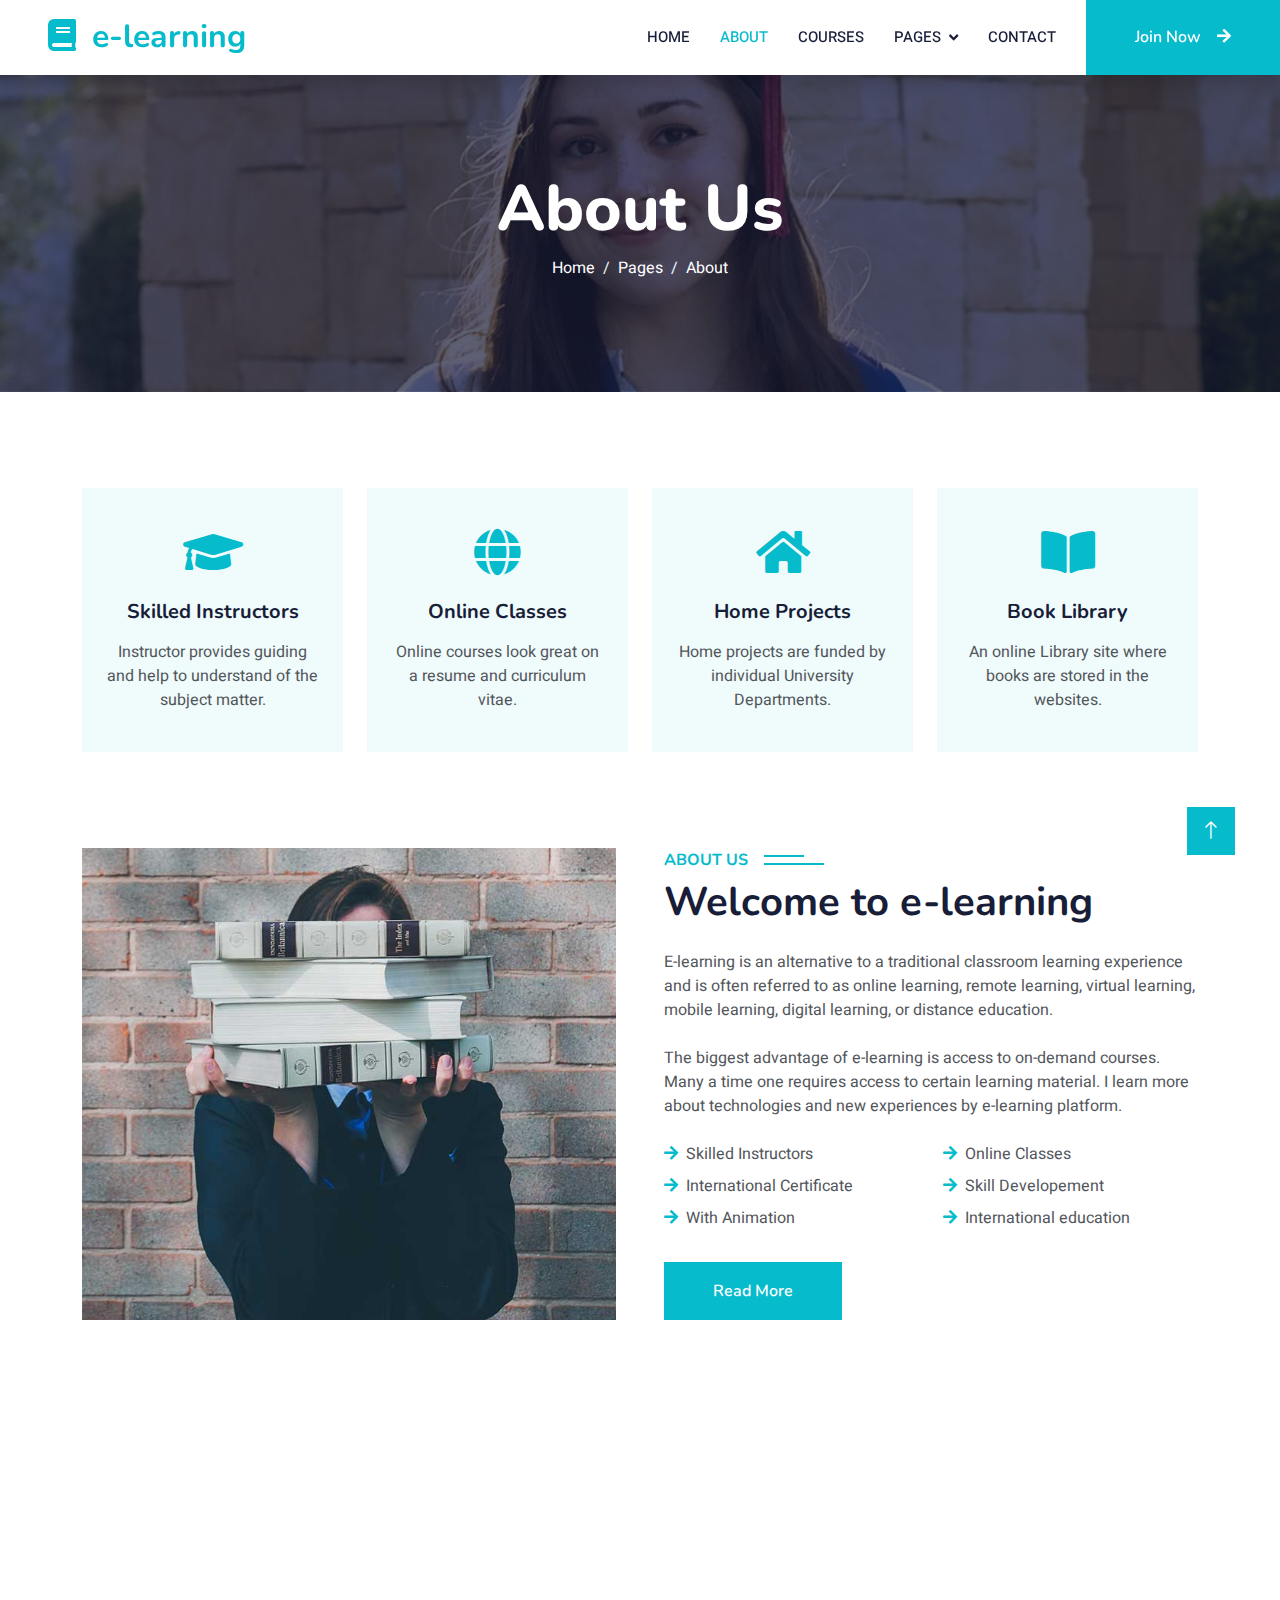
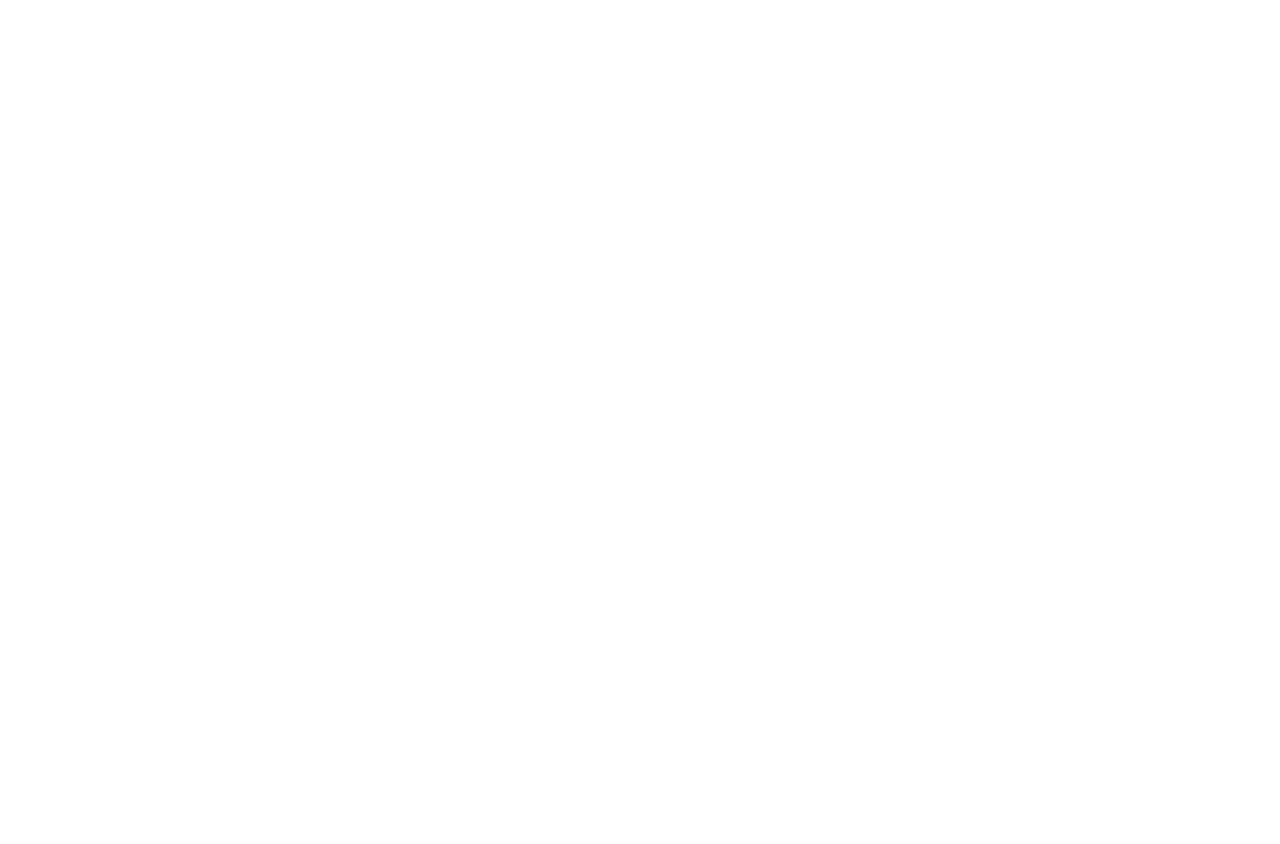
==== elearning-html/about.html @ fc0e4361 "added the e-learning html code to github" ====
<!DOCTYPE html>
<html lang="en">

<head>
    <meta charset="utf-8">
    <title>A1-AI University</title>
    <meta content="width=device-width, initial-scale=1.0" name="viewport">
    <meta content="" name="keywords">
    <meta content="" name="description">

    <!-- Favicon -->
    <link href="img/favicon.ico" rel="icon">

    <!-- Google Web Fonts -->
    <link rel="preconnect" href="https://fonts.googleapis.com">
    <link rel="preconnect" href="https://fonts.gstatic.com" crossorigin>
    <link href="https://fonts.googleapis.com/css2?family=Heebo:wght@400;500;600&family=Nunito:wght@600;700;800&display=swap" rel="stylesheet">

    <!-- Icon Font Stylesheet -->
    <link href="https://cdnjs.cloudflare.com/ajax/libs/font-awesome/5.10.0/css/all.min.css" rel="stylesheet">
    <link href="https://cdn.jsdelivr.net/npm/bootstrap-icons@1.4.1/font/bootstrap-icons.css" rel="stylesheet">

    <!-- Libraries Stylesheet -->
    <link href="lib/animate/animate.min.css" rel="stylesheet">
    <link href="lib/owlcarousel/assets/owl.carousel.min.css" rel="stylesheet">

    <!-- Customized Bootstrap Stylesheet -->
    <link href="css/bootstrap.min.css" rel="stylesheet">

    <!-- Template Stylesheet -->
    <link href="css/style.css" rel="stylesheet">
</head>

<body>
    <!-- Spinner Start -->
    <div id="spinner" class="show bg-white position-fixed translate-middle w-100 vh-100 top-50 start-50 d-flex align-items-center justify-content-center">
        <div class="spinner-border text-primary" style="width: 3rem; height: 3rem;" role="status">
            <span class="sr-only">Loading...</span>
        </div>
    </div>
    <!-- Spinner End -->


    <!-- Navbar Start -->
    <nav class="navbar navbar-expand-lg bg-white navbar-light shadow sticky-top p-0">
        <a href="index.html" class="navbar-brand d-flex align-items-center px-4 px-lg-5">
            <h2 class="m-0 text-primary"><i class="fa fa-book me-3"></i>e-learning</h2>
        </a>
        <button type="button" class="navbar-toggler me-4" data-bs-toggle="collapse" data-bs-target="#navbarCollapse">
            <span class="navbar-toggler-icon"></span>
        </button>
        <div class="collapse navbar-collapse" id="navbarCollapse">
            <div class="navbar-nav ms-auto p-4 p-lg-0">
                <a href="index.html" class="nav-item nav-link">Home</a>
                <a href="about.html" class="nav-item nav-link active">About</a>
                <a href="courses.html" class="nav-item nav-link">Courses</a>
                <div class="nav-item dropdown">
                    <a href="#" class="nav-link dropdown-toggle" data-bs-toggle="dropdown">Pages</a>
                    <div class="dropdown-menu fade-down m-0">
                        <a href="team.html" class="dropdown-item">Our Team</a>
                    </div>
                </div>
                <a href="contact.html" class="nav-item nav-link">Contact</a>
            </div>
            <a href="" class="btn btn-primary py-4 px-lg-5 d-none d-lg-block">Join Now<i class="fa fa-arrow-right ms-3"></i></a>
        </div>
    </nav>
    <!-- Navbar End -->


    <!-- Header Start -->
    <div class="container-fluid bg-primary py-5 mb-5 page-header">
        <div class="container py-5">
            <div class="row justify-content-center">
                <div class="col-lg-10 text-center">
                    <h1 class="display-3 text-white animated slideInDown">About Us</h1>
                    <nav aria-label="breadcrumb">
                        <ol class="breadcrumb justify-content-center">
                            <li class="breadcrumb-item"><a class="text-white" href="#">Home</a></li>
                            <li class="breadcrumb-item"><a class="text-white" href="#">Pages</a></li>
                            <li class="breadcrumb-item text-white active" aria-current="page">About</li>
                        </ol>
                    </nav>
                </div>
            </div>
        </div>
    </div>
    <!-- Header End -->


    <!-- Service Start -->
    <div class="container-xxl py-5">
        <div class="container">
            <div class="row g-4">
                <div class="col-lg-3 col-sm-6 wow fadeInUp" data-wow-delay="0.1s">
                    <div class="service-item text-center pt-3">
                        <div class="p-4">
                            <i class="fa fa-3x fa-graduation-cap text-primary mb-4"></i>
                            <h5 class="mb-3">Skilled Instructors</h5>
                            <p>Instructor provides guiding and help to understand of the subject matter.</p>
                        </div>
                    </div>
                </div>
                <div class="col-lg-3 col-sm-6 wow fadeInUp" data-wow-delay="0.3s">
                    <div class="service-item text-center pt-3">
                        <div class="p-4">
                            <i class="fa fa-3x fa-globe text-primary mb-4"></i>
                            <h5 class="mb-3">Online Classes</h5>
                            <p>Online courses look great on a resume and curriculum vitae.</p>
                        </div>
                    </div>
                </div>
                <div class="col-lg-3 col-sm-6 wow fadeInUp" data-wow-delay="0.5s">
                    <div class="service-item text-center pt-3">
                        <div class="p-4">
                            <i class="fa fa-3x fa-home text-primary mb-4"></i>
                            <h5 class="mb-3">Home Projects</h5>
                            <p>Home projects are funded by individual University Departments.</p>
                        </div>
                    </div>
                </div>
                <div class="col-lg-3 col-sm-6 wow fadeInUp" data-wow-delay="0.7s">
                    <div class="service-item text-center pt-3">
                        <div class="p-4">
                            <i class="fa fa-3x fa-book-open text-primary mb-4"></i>
                            <h5 class="mb-3">Book Library</h5>
                            <p>An online Library site where books are stored in the websites.</p>
                        </div>
                    </div>
                </div>
            </div>
        </div>
    </div>
    <!-- Service End -->


    <!-- About Start -->
    <div class="container-xxl py-5">
        <div class="container">
            <div class="row g-5">
                <div class="col-lg-6 wow fadeInUp" data-wow-delay="0.1s" style="min-height: 400px;">
                    <div class="position-relative h-100">
                        <img class="img-fluid position-absolute w-100 h-100" src="img/about.jpg" alt="" style="object-fit: cover;">
                    </div>
                </div>
                <div class="col-lg-6 wow fadeInUp" data-wow-delay="0.3s">
                    <h6 class="section-title bg-white text-start text-primary pe-3">About Us</h6>
                    <h1 class="mb-4">Welcome to e-learning</h1>
                    <p class="mb-4">E-learning is an alternative to a traditional classroom learning experience and is often referred to as online learning, remote learning, virtual learning, mobile learning, digital learning, or distance education.</p>
                    <p class="mb-4">The biggest advantage of e-learning is access to on-demand courses. Many a time one requires access to certain learning material. I learn more about technologies and new experiences by e-learning platform.</p>
                    <div class="row gy-2 gx-4 mb-4">
                        <div class="col-sm-6">
                            <p class="mb-0"><i class="fa fa-arrow-right text-primary me-2"></i>Skilled Instructors</p>
                        </div>
                        <div class="col-sm-6">
                            <p class="mb-0"><i class="fa fa-arrow-right text-primary me-2"></i>Online Classes</p>
                        </div>
                        <div class="col-sm-6">
                            <p class="mb-0"><i class="fa fa-arrow-right text-primary me-2"></i>International Certificate</p>
                        </div>
                        <div class="col-sm-6">
                            <p class="mb-0"><i class="fa fa-arrow-right text-primary me-2"></i>Skill Developement</p>
                        </div>
                        <div class="col-sm-6">
                            <p class="mb-0"><i class="fa fa-arrow-right text-primary me-2"></i>With Animation</p>
                        </div>
                        <div class="col-sm-6">
                            <p class="mb-0"><i class="fa fa-arrow-right text-primary me-2"></i>International education</p>
                        </div>
                    </div>
                    <a class="btn btn-primary py-3 px-5 mt-2" href="">Read More</a>
                </div>
            </div>
        </div>
    </div>
    <!-- About End -->


    <!-- Team Start -->
    <div class="container-xxl py-5">
        <div class="container">
            <div class="text-center wow fadeInUp" data-wow-delay="0.1s">
                <h6 class="section-title bg-white text-center text-primary px-3">Instructors</h6>
                <h1 class="mb-5">Expert Instructors</h1>
            </div>
            <div class="row g-4">
                <div class="col-lg-3 col-md-6 wow fadeInUp" data-wow-delay="0.1s">
                    <div class="team-item bg-light">
                        <div class="overflow-hidden">
                            <img class="img-fluid" src="img/team-1.png" alt="">
                        </div>
                        <div class="position-relative d-flex justify-content-center" style="margin-top: -23px;">
                            <div class="bg-light d-flex justify-content-center pt-2 px-1">
                                <a class="btn btn-sm-square btn-primary mx-1" href=""><i class="fab fa-facebook-f"></i></a>
                                <a class="btn btn-sm-square btn-primary mx-1" href=""><i class="fab fa-twitter"></i></a>
                                <a class="btn btn-sm-square btn-primary mx-1" href=""><i class="fab fa-instagram"></i></a>
                            </div>
                        </div>
                        <div class="text-center p-4">
                            <h5 class="mb-0">Instructor Name</h5>
                            <small>Kailash Choudhary</small>
                        </div>
                    </div>
                </div>
                <div class="col-lg-3 col-md-6 wow fadeInUp" data-wow-delay="0.3s">
                    <div class="team-item bg-light">
                        <div class="overflow-hidden">
                            <img class="img-fluid" src="img/team-2.jpg" alt="">
                        </div>
                        <div class="position-relative d-flex justify-content-center" style="margin-top: -23px;">
                            <div class="bg-light d-flex justify-content-center pt-2 px-1">
                                <a class="btn btn-sm-square btn-primary mx-1" href=""><i class="fab fa-facebook-f"></i></a>
                                <a class="btn btn-sm-square btn-primary mx-1" href=""><i class="fab fa-twitter"></i></a>
                                <a class="btn btn-sm-square btn-primary mx-1" href=""><i class="fab fa-instagram"></i></a>
                            </div>
                        </div>
                        <div class="text-center p-4">
                            <h5 class="mb-0">Instructor Name</h5>
                            <small>Elizabeth Allen</small>
                        </div>
                    </div>
                </div>
                <div class="col-lg-3 col-md-6 wow fadeInUp" data-wow-delay="0.5s">
                    <div class="team-item bg-light">
                        <div class="overflow-hidden">
                            <img class="img-fluid" src="img/team-3.jpg" alt="">
                        </div>
                        <div class="position-relative d-flex justify-content-center" style="margin-top: -23px;">
                            <div class="bg-light d-flex justify-content-center pt-2 px-1">
                                <a class="btn btn-sm-square btn-primary mx-1" href=""><i class="fab fa-facebook-f"></i></a>
                                <a class="btn btn-sm-square btn-primary mx-1" href=""><i class="fab fa-twitter"></i></a>
                                <a class="btn btn-sm-square btn-primary mx-1" href=""><i class="fab fa-instagram"></i></a>
                            </div>
                        </div>
                        <div class="text-center p-4">
                            <h5 class="mb-0">Instructor Name</h5>
                            <small>Joan Clark</small>
                        </div>
                    </div>
                </div>
                <div class="col-lg-3 col-md-6 wow fadeInUp" data-wow-delay="0.7s">
                    <div class="team-item bg-light">
                        <div class="overflow-hidden">
                            <img class="img-fluid" src="img/team-4.jpg" alt="">
                        </div>
                        <div class="position-relative d-flex justify-content-center" style="margin-top: -23px;">
                            <div class="bg-light d-flex justify-content-center pt-2 px-1">
                                <a class="btn btn-sm-square btn-primary mx-1" href=""><i class="fab fa-facebook-f"></i></a>
                                <a class="btn btn-sm-square btn-primary mx-1" href=""><i class="fab fa-twitter"></i></a>
                                <a class="btn btn-sm-square btn-primary mx-1" href=""><i class="fab fa-instagram"></i></a>
                            </div>
                        </div>
                        <div class="text-center p-4">
                            <h5 class="mb-0">Instructor Name</h5>
                            <small>Edith Clark</small>
                        </div>
                    </div>
                </div>
            </div>
        </div>
    </div>
    <!-- Team End -->
        

    <!-- Footer Start -->
    <div class="container-fluid bg-dark text-light footer pt-5 mt-5 wow fadeIn" data-wow-delay="0.1s">
        <div class="container py-5">
            <div class="row g-5">
                <div class="col-lg-3 col-md-6">
                    <h4 class="text-white mb-3">Quick Link</h4>
                    <a class="btn btn-link" href="">About Us</a>
                    <a class="btn btn-link" href="">Contact Us</a>
                    <a class="btn btn-link" href="">Privacy Policy</a>
                    <a class="btn btn-link" href="">Terms & Condition</a>
                    <a class="btn btn-link" href="">FAQs & Help</a>
                </div>
                <div class="col-lg-3 col-md-6">
                    <h4 class="text-white mb-3">Contact</h4>
                    <p class="mb-2"><i class="fa fa-map-marker-alt me-3"></i>835215, BIT Mesra, Ranchi</p>
                    <p class="mb-2"><i class="fa fa-phone-alt me-3"></i>+91 7856937200</p>
                    <p class="mb-2"><i class="fa fa-envelope me-3"></i>akraj10082005@gmail.com</p>
                    <div class="d-flex pt-2">
                        <a class="btn btn-outline-light btn-social" href=""><i class="fab fa-twitter"></i></a>
                        <a class="btn btn-outline-light btn-social" href=""><i class="fab fa-facebook-f"></i></a>
                        <a class="btn btn-outline-light btn-social" href=""><i class="fab fa-youtube"></i></a>
                        <a class="btn btn-outline-light btn-social" href=""><i class="fab fa-linkedin-in"></i></a>
                    </div>
                </div>
                <div class="col-lg-3 col-md-6">
                    <h4 class="text-white mb-3">Gallery</h4>
                    <div class="row g-2 pt-2">
                        <div class="col-4">
                            <img class="img-fluid bg-light p-1" src="img/course-1.jpg" alt="">
                        </div>
                        <div class="col-4">
                            <img class="img-fluid bg-light p-1" src="img/course-2.jpg" alt="">
                        </div>
                        <div class="col-4">
                            <img class="img-fluid bg-light p-1" src="img/course-3.jpg" alt="">
                        </div>
                        <div class="col-4">
                            <img class="img-fluid bg-light p-1" src="img/course-2.jpg" alt="">
                        </div>
                        <div class="col-4">
                            <img class="img-fluid bg-light p-1" src="img/course-3.jpg" alt="">
                        </div>
                        <div class="col-4">
                            <img class="img-fluid bg-light p-1" src="img/course-1.jpg" alt="">
                        </div>
                    </div>
                </div>
                <div class="col-lg-3 col-md-6">
                    <h4 class="text-white mb-3">Newsletter</h4>
                    <p>Prepare Computer students for their future competition.</p>
                    <div class="position-relative mx-auto" style="max-width: 400px;">
                        <input class="form-control border-0 w-100 py-3 ps-4 pe-5" type="text" placeholder="Your email">
                        <button type="button" class="btn btn-primary py-2 position-absolute top-0 end-0 mt-2 me-2">SignUp</button>
                    </div>
                </div>
            </div>
        </div>
        <div class="container">
            <div class="copyright">
                <div class="row">
                    <div class="col-md-6 text-center text-md-start mb-3 mb-md-0">
                        &copy; <a class="border-bottom" href="#">www.elearning.com</a>, All Right Reserved.
                        Designed By:- <a class="border-bottom" href="https://htmlcodex.com">Aman Kumar & Abhishek Kumar</a>
                    </div>
                    <div class="col-md-6 text-center text-md-end">
                        <div class="footer-menu">
                            <a href="">Home</a>
                            <a href="">Cookies</a>
                            <a href="">Help</a>
                            <a href="">FQAs</a>
                        </div>
                    </div>
                </div>
            </div>
        </div>
    </div>
    <!-- Footer End -->


    <!-- Back to Top -->
    <a href="#" class="btn btn-lg btn-primary btn-lg-square back-to-top"><i class="bi bi-arrow-up"></i></a>


    <!-- JavaScript Libraries -->
    <script src="https://code.jquery.com/jquery-3.4.1.min.js"></script>
    <script src="https://cdn.jsdelivr.net/npm/bootstrap@5.0.0/dist/js/bootstrap.bundle.min.js"></script>
    <script src="lib/wow/wow.min.js"></script>
    <script src="lib/easing/easing.min.js"></script>
    <script src="lib/waypoints/waypoints.min.js"></script>
    <script src="lib/owlcarousel/owl.carousel.min.js"></script>

    <!-- Template Javascript -->
    <script src="js/main.js"></script>
</body>

</html>
---- elearning-html/css/style.css ----
/********** Template CSS **********/
:root {
    --primary: #06BBCC;
    --light: #F0FBFC;
    --dark: #181d38;
}

.fw-medium {
    font-weight: 600 !important;
}

.fw-semi-bold {
    font-weight: 700 !important;
}

.back-to-top {
    position: fixed;
    display: none;
    right: 45px;
    bottom: 45px;
    z-index: 99;
}


/*** Spinner ***/
#spinner {
    opacity: 0;
    visibility: hidden;
    transition: opacity .5s ease-out, visibility 0s linear .5s;
    z-index: 99999;
}

#spinner.show {
    transition: opacity .5s ease-out, visibility 0s linear 0s;
    visibility: visible;
    opacity: 1;
}


/*** Button ***/
.btn {
    font-family: 'Nunito', sans-serif;
    font-weight: 600;
    transition: .5s;
}

.btn.btn-primary,
.btn.btn-secondary {
    color: #FFFFFF;
}

.btn-square {
    width: 38px;
    height: 38px;
}

.btn-sm-square {
    width: 32px;
    height: 32px;
}

.btn-lg-square {
    width: 48px;
    height: 48px;
}

.btn-square,
.btn-sm-square,
.btn-lg-square {
    padding: 0;
    display: flex;
    align-items: center;
    justify-content: center;
    font-weight: normal;
    border-radius: 0px;
}


/*** Navbar ***/
.navbar .dropdown-toggle::after {
    border: none;
    content: "\f107";
    font-family: "Font Awesome 5 Free";
    font-weight: 900;
    vertical-align: middle;
    margin-left: 8px;
}

.navbar-light .navbar-nav .nav-link {
    margin-right: 30px;
    padding: 25px 0;
    color: #FFFFFF;
    font-size: 15px;
    text-transform: uppercase;
    outline: none;
}

.navbar-light .navbar-nav .nav-link:hover,
.navbar-light .navbar-nav .nav-link.active {
    color: var(--primary);
}

@media (max-width: 991.98px) {
    .navbar-light .navbar-nav .nav-link  {
        margin-right: 0;
        padding: 10px 0;
    }

    .navbar-light .navbar-nav {
        border-top: 1px solid #EEEEEE;
    }
}

.navbar-light .navbar-brand,
.navbar-light a.btn {
    height: 75px;
}

.navbar-light .navbar-nav .nav-link {
    color: var(--dark);
    font-weight: 500;
}

.navbar-light.sticky-top {
    top: -100px;
    transition: .5s;
}

@media (min-width: 992px) {
    .navbar .nav-item .dropdown-menu {
        display: block;
        margin-top: 0;
        opacity: 0;
        visibility: hidden;
        transition: .5s;
    }

    .navbar .dropdown-menu.fade-down {
        top: 100%;
        transform: rotateX(-75deg);
        transform-origin: 0% 0%;
    }

    .navbar .nav-item:hover .dropdown-menu {
        top: 100%;
        transform: rotateX(0deg);
        visibility: visible;
        transition: .5s;
        opacity: 1;
    }
}


/*** Header carousel ***/
@media (max-width: 768px) {
    .header-carousel .owl-carousel-item {
        position: relative;
        min-height: 500px;
    }
    
    .header-carousel .owl-carousel-item img {
        position: absolute;
        width: 100%;
        height: 100%;
        object-fit: cover;
    }
}

.header-carousel .owl-nav {
    position: absolute;
    top: 50%;
    right: 8%;
    transform: translateY(-50%);
    display: flex;
    flex-direction: column;
}

.header-carousel .owl-nav .owl-prev,
.header-carousel .owl-nav .owl-next {
    margin: 7px 0;
    width: 45px;
    height: 45px;
    display: flex;
    align-items: center;
    justify-content: center;
    color: #FFFFFF;
    background: transparent;
    border: 1px solid #FFFFFF;
    font-size: 22px;
    transition: .5s;
}

.header-carousel .owl-nav .owl-prev:hover,
.header-carousel .owl-nav .owl-next:hover {
    background: var(--primary);
    border-color: var(--primary);
}

.page-header {
    background: linear-gradient(rgba(24, 29, 56, .7), rgba(24, 29, 56, .7)), url(../img/carousel-2.jpg);
    background-position: center center;
    background-repeat: no-repeat;
    background-size: cover;
}

.page-header-inner {
    background: rgba(15, 23, 43, .7);
}

.breadcrumb-item + .breadcrumb-item::before {
    color: var(--light);
}


/*** Section Title ***/
.section-title {
    position: relative;
    display: inline-block;
    text-transform: uppercase;
}

.section-title::before {
    position: absolute;
    content: "";
    width: calc(100% + 80px);
    height: 2px;
    top: 4px;
    left: -40px;
    background: var(--primary);
    z-index: -1;
}

.section-title::after {
    position: absolute;
    content: "";
    width: calc(100% + 120px);
    height: 2px;
    bottom: 5px;
    left: -60px;
    background: var(--primary);
    z-index: -1;
}

.section-title.text-start::before {
    width: calc(100% + 40px);
    left: 0;
}

.section-title.text-start::after {
    width: calc(100% + 60px);
    left: 0;
}


/*** Service ***/
.service-item {
    background: var(--light);
    transition: .5s;
}

.service-item:hover {
    margin-top: -10px;
    background: var(--primary);
}

.service-item * {
    transition: .5s;
}

.service-item:hover * {
    color: var(--light) !important;
}


/*** Categories & Courses ***/
.category img,
.course-item img {
    transition: .5s;
}

.category a:hover img,
.course-item:hover img {
    transform: scale(1.1);
}


/*** Team ***/
.team-item img {
    transition: .5s;
}

.team-item:hover img {
    transform: scale(1.1);
}


/*** Testimonial ***/
.testimonial-carousel::before {
    position: absolute;
    content: "";
    top: 0;
    left: 0;
    height: 100%;
    width: 0;
    background: linear-gradient(to right, rgba(255, 255, 255, 1) 0%, rgba(255, 255, 255, 0) 100%);
    z-index: 1;
}

.testimonial-carousel::after {
    position: absolute;
    content: "";
    top: 0;
    right: 0;
    height: 100%;
    width: 0;
    background: linear-gradient(to left, rgba(255, 255, 255, 1) 0%, rgba(255, 255, 255, 0) 100%);
    z-index: 1;
}

@media (min-width: 768px) {
    .testimonial-carousel::before,
    .testimonial-carousel::after {
        width: 200px;
    }
}

@media (min-width: 992px) {
    .testimonial-carousel::before,
    .testimonial-carousel::after {
        width: 300px;
    }
}

.testimonial-carousel .owl-item .testimonial-text,
.testimonial-carousel .owl-item.center .testimonial-text * {
    transition: .5s;
}

.testimonial-carousel .owl-item.center .testimonial-text {
    background: var(--primary) !important;
}

.testimonial-carousel .owl-item.center .testimonial-text * {
    color: #FFFFFF !important;
}

.testimonial-carousel .owl-dots {
    margin-top: 24px;
    display: flex;
    align-items: flex-end;
    justify-content: center;
}

.testimonial-carousel .owl-dot {
    position: relative;
    display: inline-block;
    margin: 0 5px;
    width: 15px;
    height: 15px;
    border: 1px solid #CCCCCC;
    transition: .5s;
}

.testimonial-carousel .owl-dot.active {
    background: var(--primary);
    border-color: var(--primary);
}


/*** Footer ***/
.footer .btn.btn-social {
    margin-right: 5px;
    width: 35px;
    height: 35px;
    display: flex;
    align-items: center;
    justify-content: center;
    color: var(--light);
    font-weight: normal;
    border: 1px solid #FFFFFF;
    border-radius: 35px;
    transition: .3s;
}

.footer .btn.btn-social:hover {
    color: var(--primary);
}

.footer .btn.btn-link {
    display: block;
    margin-bottom: 5px;
    padding: 0;
    text-align: left;
    color: #FFFFFF;
    font-size: 15px;
    font-weight: normal;
    text-transform: capitalize;
    transition: .3s;
}

.footer .btn.btn-link::before {
    position: relative;
    content: "\f105";
    font-family: "Font Awesome 5 Free";
    font-weight: 900;
    margin-right: 10px;
}

.footer .btn.btn-link:hover {
    letter-spacing: 1px;
    box-shadow: none;
}

.footer .copyright {
    padding: 25px 0;
    font-size: 15px;
    border-top: 1px solid rgba(256, 256, 256, .1);
}

.footer .copyright a {
    color: var(--light);
}

.footer .footer-menu a {
    margin-right: 15px;
    padding-right: 15px;
    border-right: 1px solid rgba(255, 255, 255, .1);
}

.footer .footer-menu a:last-child {
    margin-right: 0;
    padding-right: 0;
    border-right: none;
}
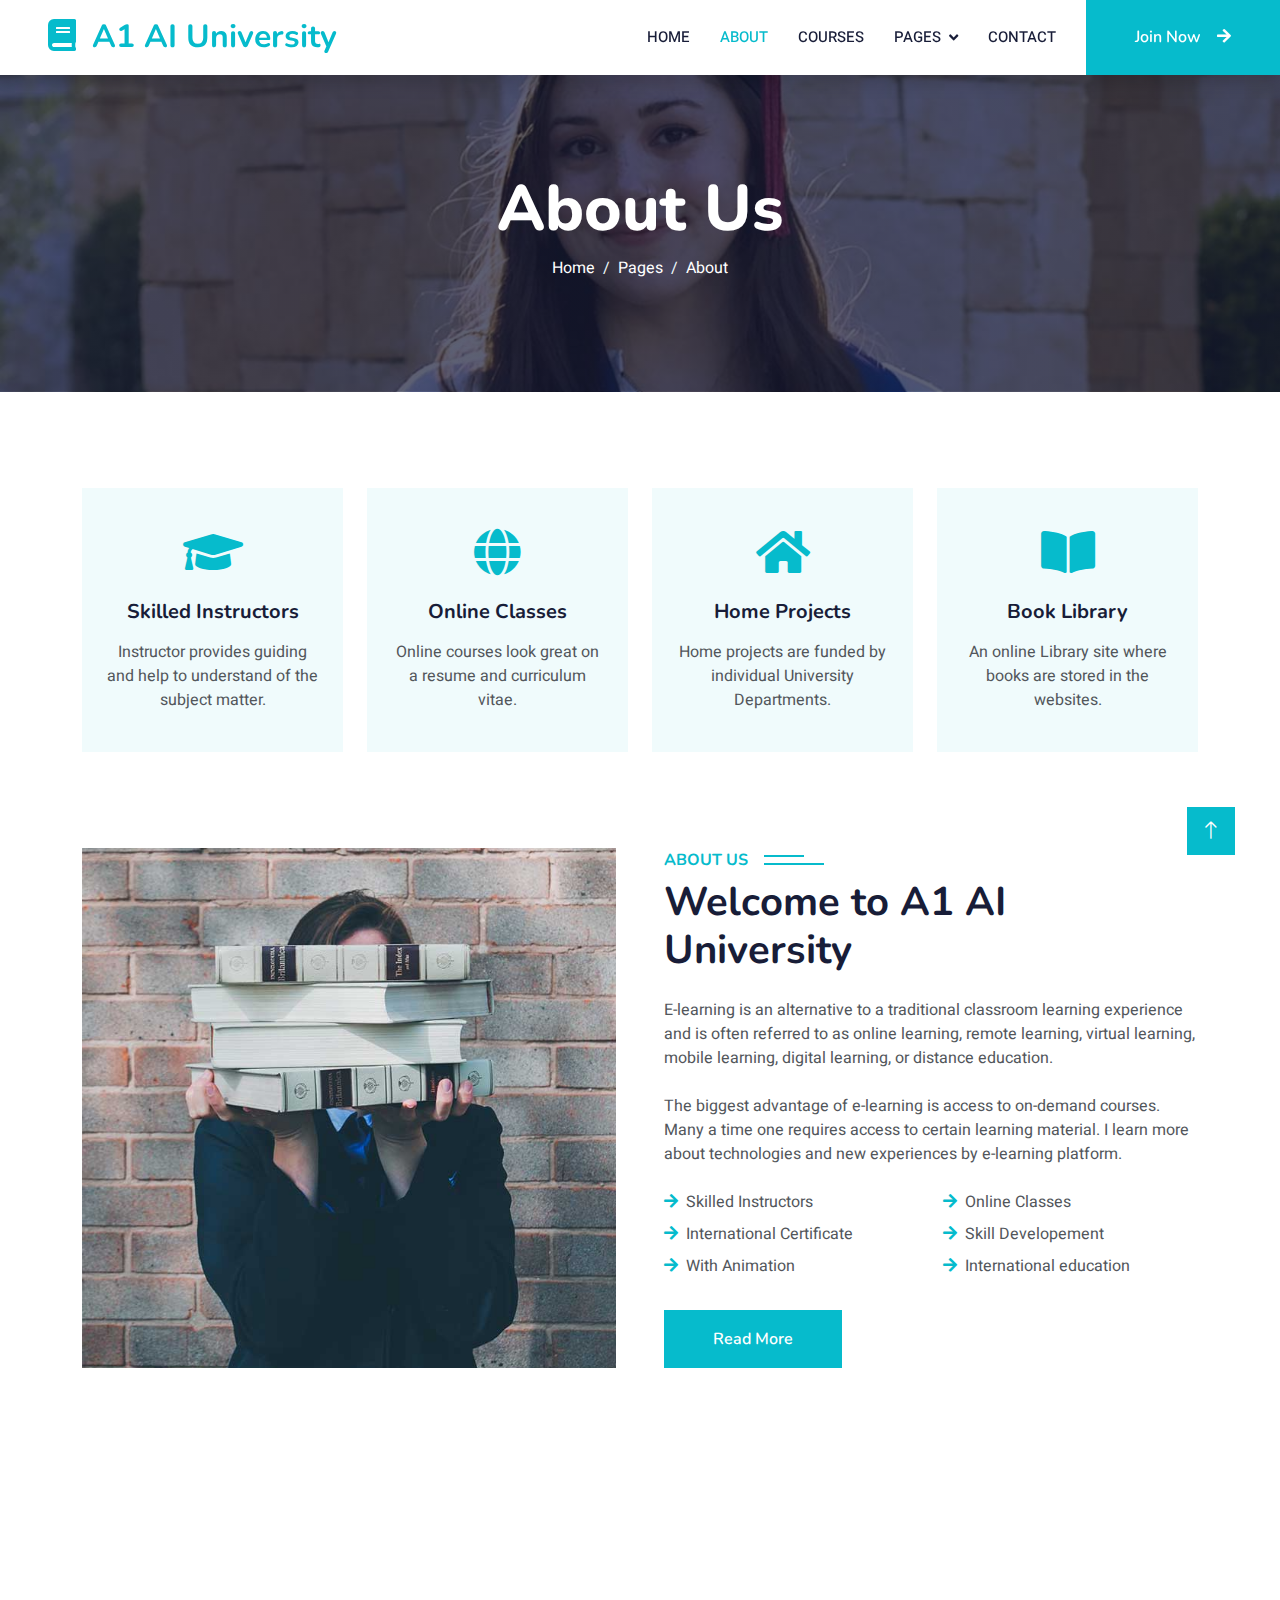
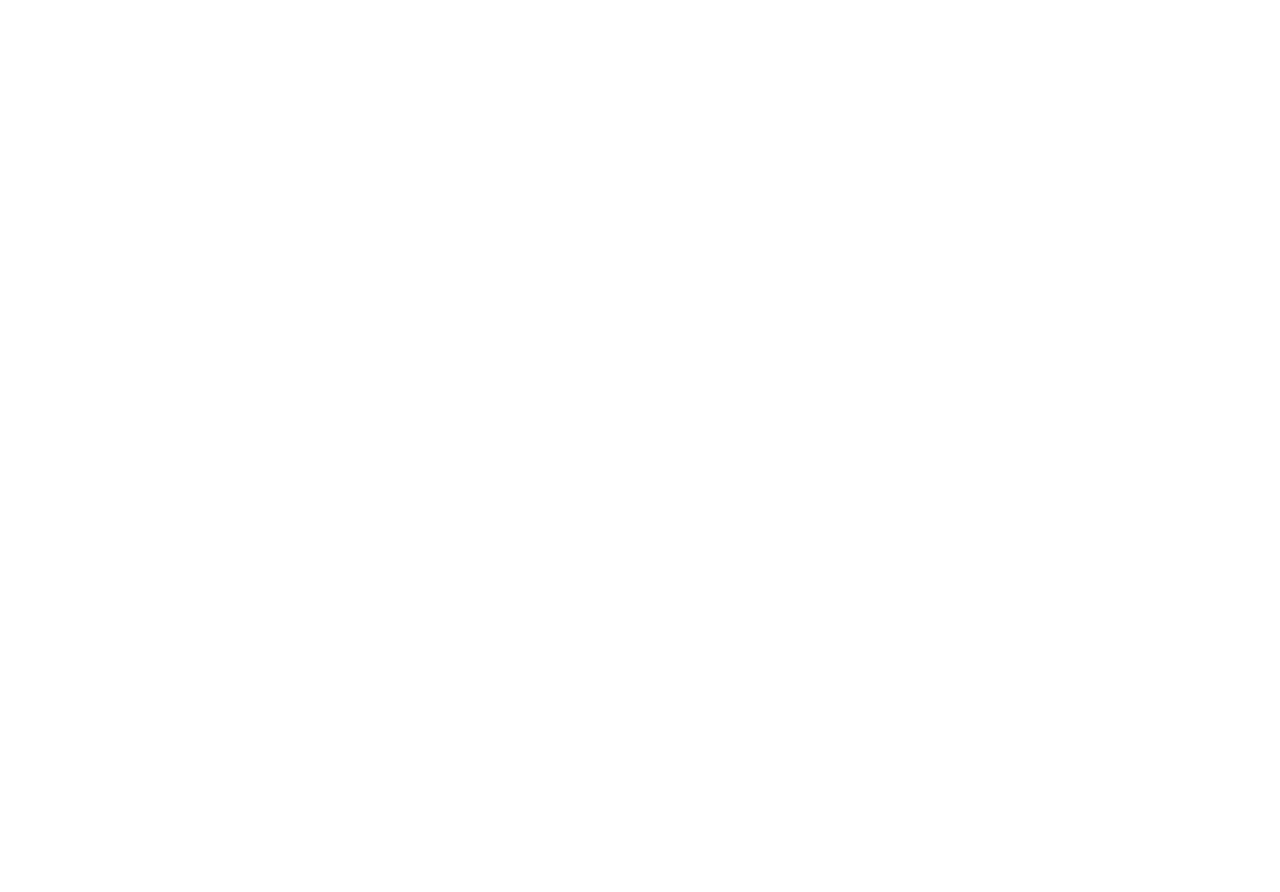
==== commit 773c528d: "Updated the website name from e-learning to A1 AI University in all html pages." ====
--- a/elearning-html/about.html
+++ b/elearning-html/about.html
@@ -3,7 +3,7 @@
 
 <head>
     <meta charset="utf-8">
-    <title>A1-AI University</title>
+    <title>A1 AI University</title>
     <meta content="width=device-width, initial-scale=1.0" name="viewport">
     <meta content="" name="keywords">
     <meta content="" name="description">
@@ -44,7 +44,7 @@
     <!-- Navbar Start -->
     <nav class="navbar navbar-expand-lg bg-white navbar-light shadow sticky-top p-0">
         <a href="index.html" class="navbar-brand d-flex align-items-center px-4 px-lg-5">
-            <h2 class="m-0 text-primary"><i class="fa fa-book me-3"></i>e-learning</h2>
+            <h2 class="m-0 text-primary"><i class="fa fa-book me-3"></i>A1 AI University</h2>
         </a>
         <button type="button" class="navbar-toggler me-4" data-bs-toggle="collapse" data-bs-target="#navbarCollapse">
             <span class="navbar-toggler-icon"></span>
@@ -145,7 +145,7 @@
                 </div>
                 <div class="col-lg-6 wow fadeInUp" data-wow-delay="0.3s">
                     <h6 class="section-title bg-white text-start text-primary pe-3">About Us</h6>
-                    <h1 class="mb-4">Welcome to e-learning</h1>
+                    <h1 class="mb-4">Welcome to A1 AI University</h1>
                     <p class="mb-4">E-learning is an alternative to a traditional classroom learning experience and is often referred to as online learning, remote learning, virtual learning, mobile learning, digital learning, or distance education.</p>
                     <p class="mb-4">The biggest advantage of e-learning is access to on-demand courses. Many a time one requires access to certain learning material. I learn more about technologies and new experiences by e-learning platform.</p>
                     <div class="row gy-2 gx-4 mb-4">
@@ -311,7 +311,7 @@
                 </div>
                 <div class="col-lg-3 col-md-6">
                     <h4 class="text-white mb-3">Newsletter</h4>
-                    <p>Prepare Computer students for their future competition.</p>
+                    <p>Program your career for coding.</p>
                     <div class="position-relative mx-auto" style="max-width: 400px;">
                         <input class="form-control border-0 w-100 py-3 ps-4 pe-5" type="text" placeholder="Your email">
                         <button type="button" class="btn btn-primary py-2 position-absolute top-0 end-0 mt-2 me-2">SignUp</button>
--- a/elearning-html/css/style.css
+++ b/elearning-html/css/style.css
@@ -1,4 +1,4 @@
-/********** Template CSS **********/
+/********** Style CSS **********/
 :root {
     --primary: #06BBCC;
     --light: #F0FBFC;
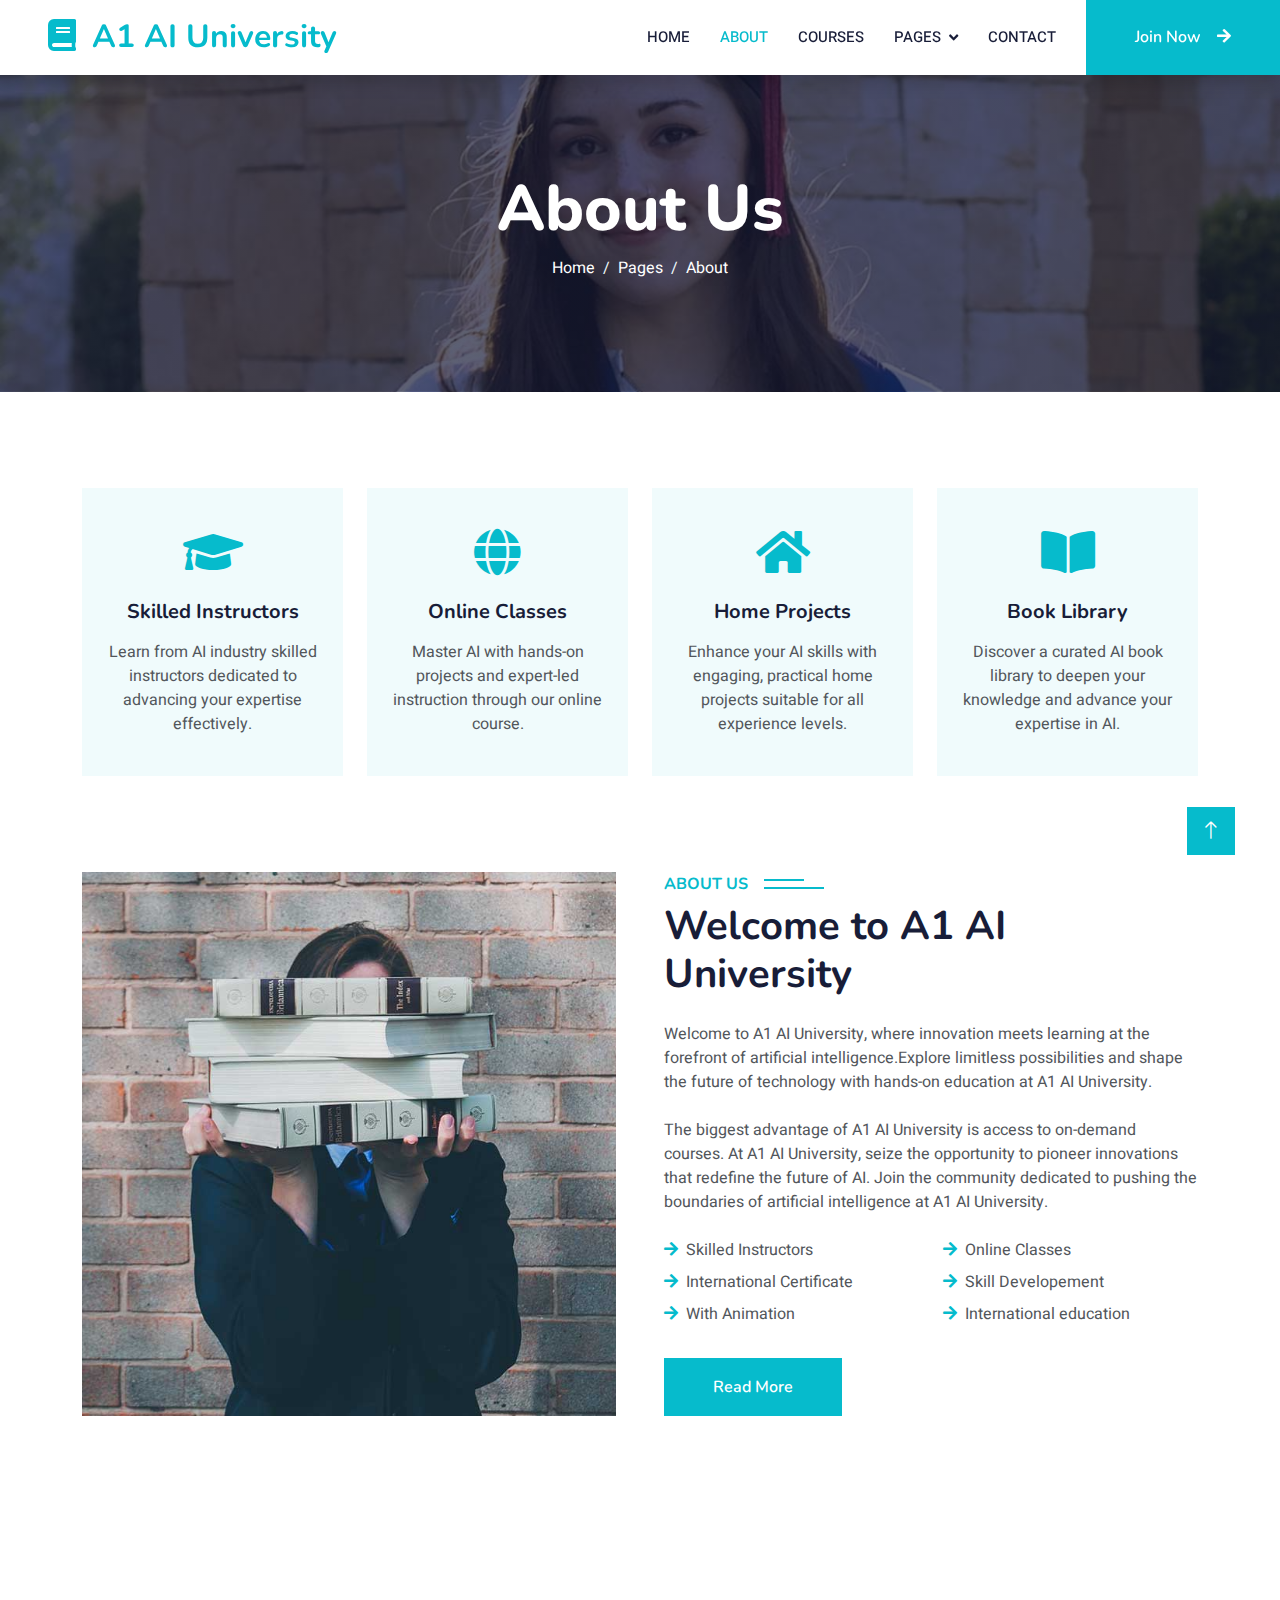
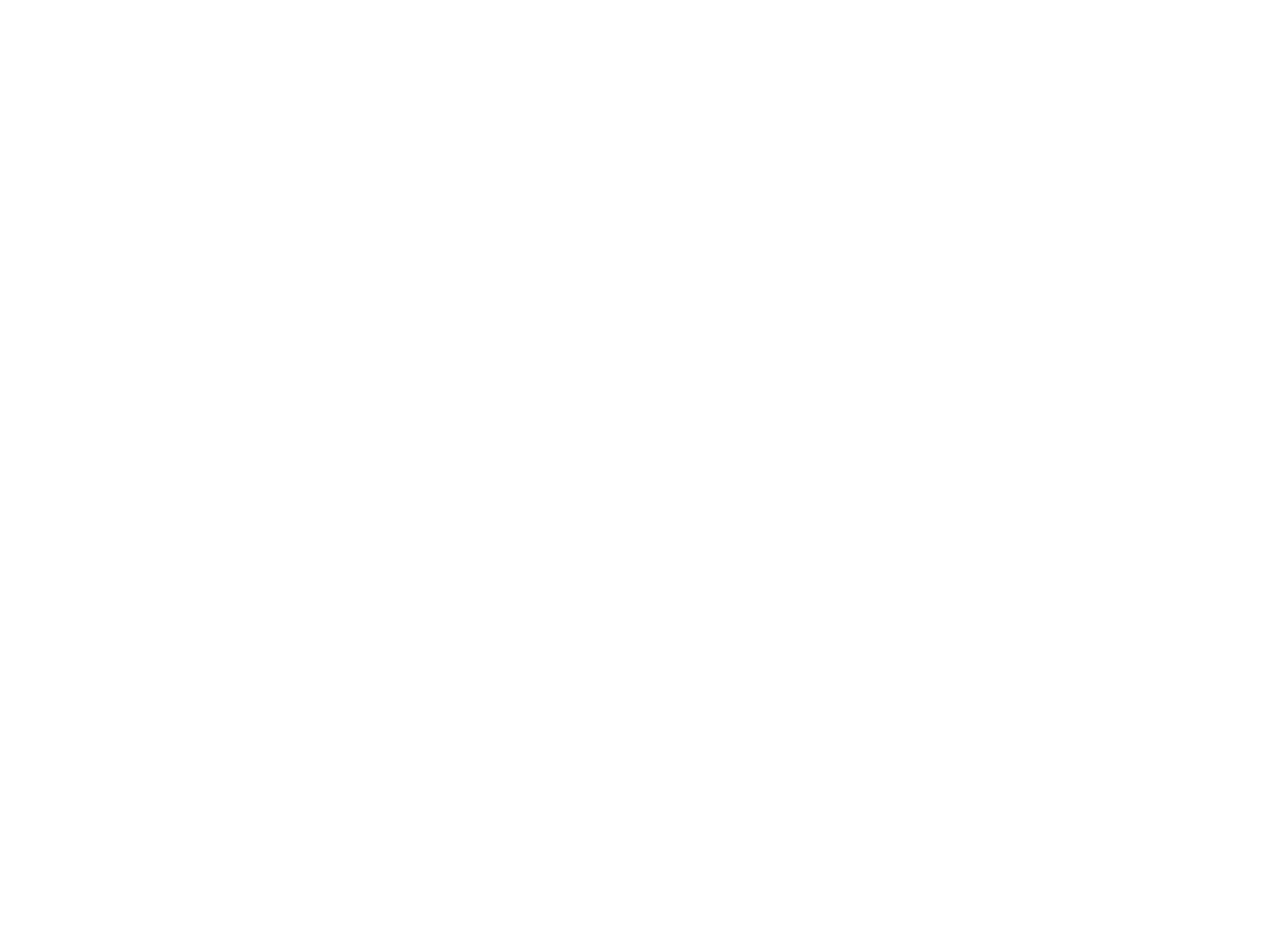
==== commit 2d28c43e: "Update in about.html" ====
--- a/elearning-html/about.html
+++ b/elearning-html/about.html
@@ -97,7 +97,7 @@
                         <div class="p-4">
                             <i class="fa fa-3x fa-graduation-cap text-primary mb-4"></i>
                             <h5 class="mb-3">Skilled Instructors</h5>
-                            <p>Instructor provides guiding and help to understand of the subject matter.</p>
+                            <p>Learn from AI industry skilled instructors dedicated to advancing your expertise effectively.</p>
                         </div>
                     </div>
                 </div>
@@ -106,7 +106,7 @@
                         <div class="p-4">
                             <i class="fa fa-3x fa-globe text-primary mb-4"></i>
                             <h5 class="mb-3">Online Classes</h5>
-                            <p>Online courses look great on a resume and curriculum vitae.</p>
+                            <p>Master AI with hands-on projects and expert-led instruction through our online course.</p>
                         </div>
                     </div>
                 </div>
@@ -115,7 +115,7 @@
                         <div class="p-4">
                             <i class="fa fa-3x fa-home text-primary mb-4"></i>
                             <h5 class="mb-3">Home Projects</h5>
-                            <p>Home projects are funded by individual University Departments.</p>
+                            <p>Enhance your AI skills with engaging, practical home projects suitable for all experience levels.</p>
                         </div>
                     </div>
                 </div>
@@ -124,7 +124,7 @@
                         <div class="p-4">
                             <i class="fa fa-3x fa-book-open text-primary mb-4"></i>
                             <h5 class="mb-3">Book Library</h5>
-                            <p>An online Library site where books are stored in the websites.</p>
+                            <p>Discover a curated AI book library to deepen your knowledge and advance your expertise in AI.</p>
                         </div>
                     </div>
                 </div>
@@ -146,8 +146,8 @@
                 <div class="col-lg-6 wow fadeInUp" data-wow-delay="0.3s">
                     <h6 class="section-title bg-white text-start text-primary pe-3">About Us</h6>
                     <h1 class="mb-4">Welcome to A1 AI University</h1>
-                    <p class="mb-4">E-learning is an alternative to a traditional classroom learning experience and is often referred to as online learning, remote learning, virtual learning, mobile learning, digital learning, or distance education.</p>
-                    <p class="mb-4">The biggest advantage of e-learning is access to on-demand courses. Many a time one requires access to certain learning material. I learn more about technologies and new experiences by e-learning platform.</p>
+                    <p class="mb-4">Welcome to A1 AI University, where innovation meets learning at the forefront of artificial intelligence.Explore limitless possibilities and shape the future of technology with hands-on education at A1 AI University.</p>
+                    <p class="mb-4">The biggest advantage of A1 AI University is access to on-demand courses. At A1 AI University, seize the opportunity to pioneer innovations that redefine the future of AI. Join the community dedicated to pushing the boundaries of artificial intelligence at A1 AI University.</p>
                     <div class="row gy-2 gx-4 mb-4">
                         <div class="col-sm-6">
                             <p class="mb-0"><i class="fa fa-arrow-right text-primary me-2"></i>Skilled Instructors</p>
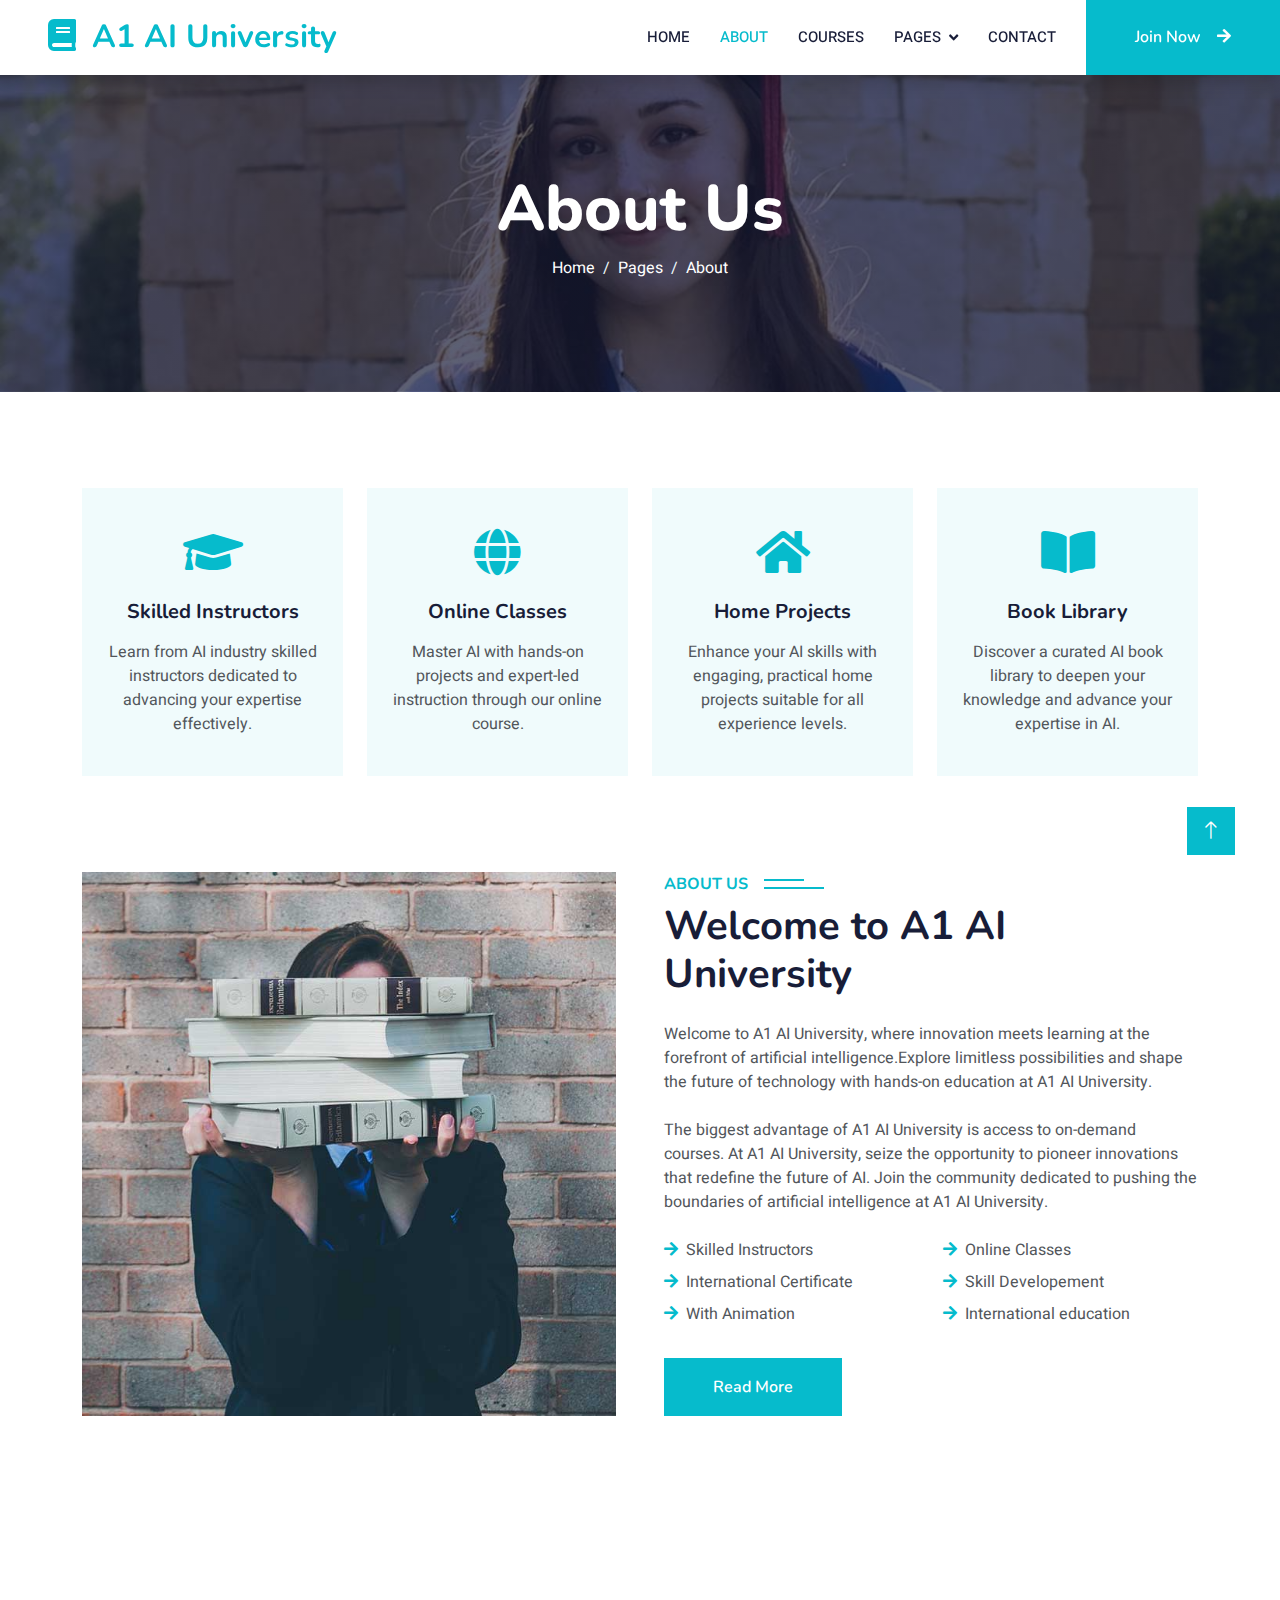
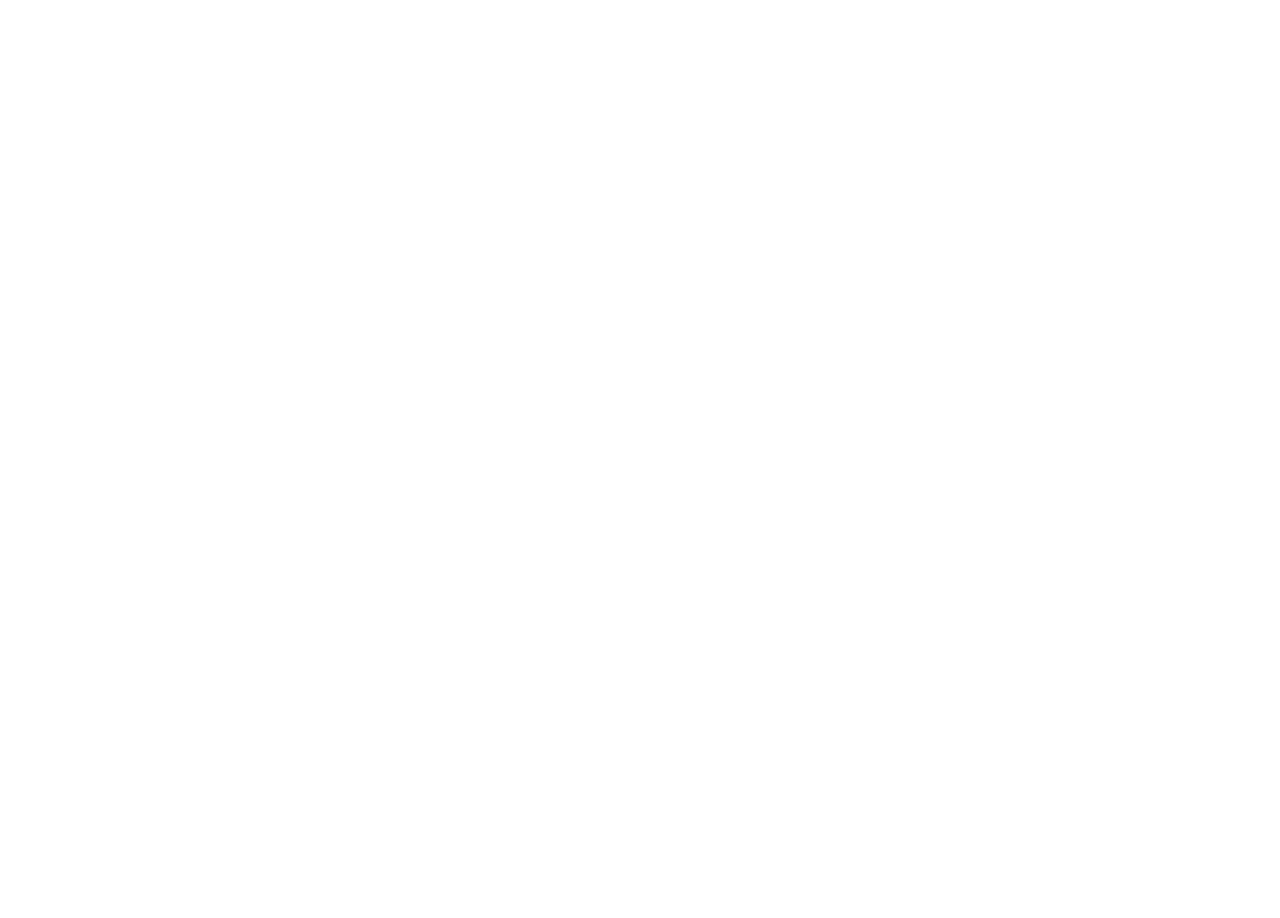
==== commit 7ae9075f: "Made some changes in A1 AI University site." ====
--- a/elearning-html/about.html
+++ b/elearning-html/about.html
@@ -323,8 +323,8 @@
             <div class="copyright">
                 <div class="row">
                     <div class="col-md-6 text-center text-md-start mb-3 mb-md-0">
-                        &copy; <a class="border-bottom" href="#">www.elearning.com</a>, All Right Reserved.
-                        Designed By:- <a class="border-bottom" href="https://htmlcodex.com">Aman Kumar & Abhishek Kumar</a>
+                        &copy; <a class="border-bottom" href="#">www.a1aiuniversity.com</a>, All Right Reserved.
+                        Designed By:- <a class="border-bottom" href="https://htmlcodex.com">Aman Kumar</a>
                     </div>
                     <div class="col-md-6 text-center text-md-end">
                         <div class="footer-menu">
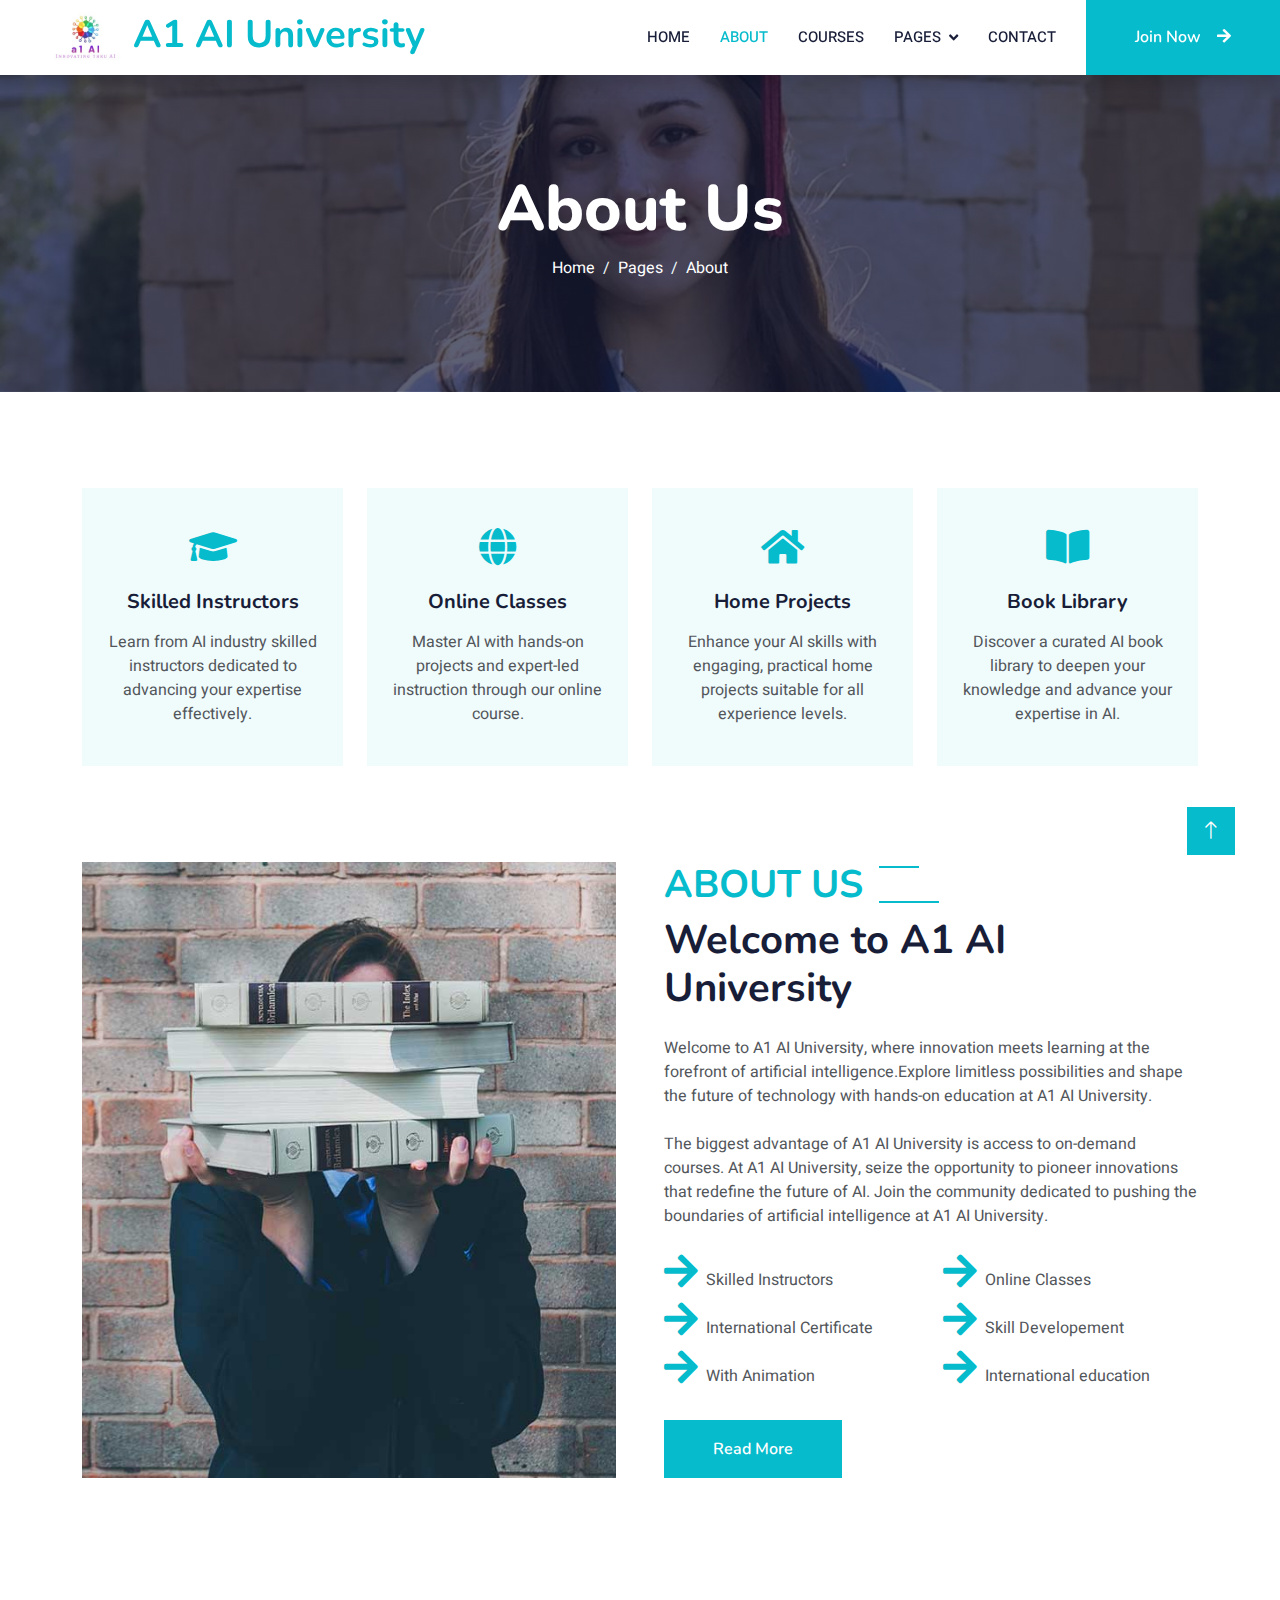
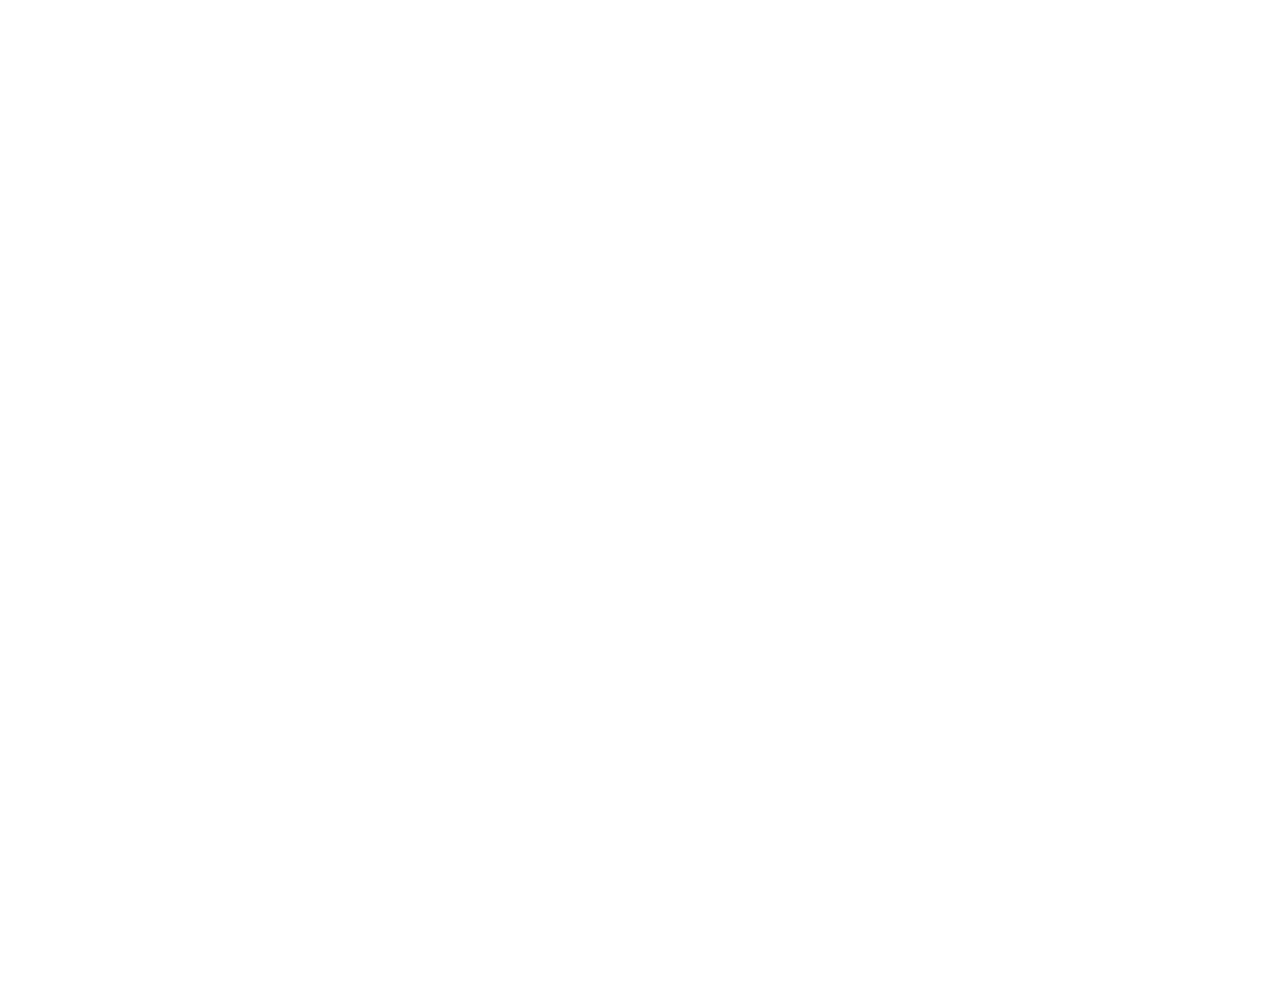
==== commit 1522611a: "Changed the Logo of the site." ====
--- a/elearning-html/about.html
+++ b/elearning-html/about.html
@@ -44,7 +44,7 @@
     <!-- Navbar Start -->
     <nav class="navbar navbar-expand-lg bg-white navbar-light shadow sticky-top p-0">
         <a href="index.html" class="navbar-brand d-flex align-items-center px-4 px-lg-5">
-            <h2 class="m-0 text-primary"><i class="fa fa-book me-3"></i>A1 AI University</h2>
+            <h2 class="m-0 text-primary"> <img src="./img/a1_ai_logo.jpg" width="70" alt=""> A1 AI University</h2>
         </a>
         <button type="button" class="navbar-toggler me-4" data-bs-toggle="collapse" data-bs-target="#navbarCollapse">
             <span class="navbar-toggler-icon"></span>
@@ -353,7 +353,6 @@
     <script src="lib/waypoints/waypoints.min.js"></script>
     <script src="lib/owlcarousel/owl.carousel.min.js"></script>
 
-    <!-- Template Javascript -->
     <script src="js/main.js"></script>
 </body>
 
--- a/elearning-html/css/style.css
+++ b/elearning-html/css/style.css
@@ -124,6 +124,22 @@
 .navbar-light.sticky-top {
     top: -100px;
     transition: .5s;
+}
+
+.text-primary{
+    font-size: 3vw;
+    margin-left: 0px;
+}
+
+.text-primary img{
+    width: 75px;
+}
+
+@media (max-width:600px){
+    .text-primary{
+        font-size: 6vw;
+        width: 2vw;
+    }
 }
 
 @media (min-width: 992px) {
